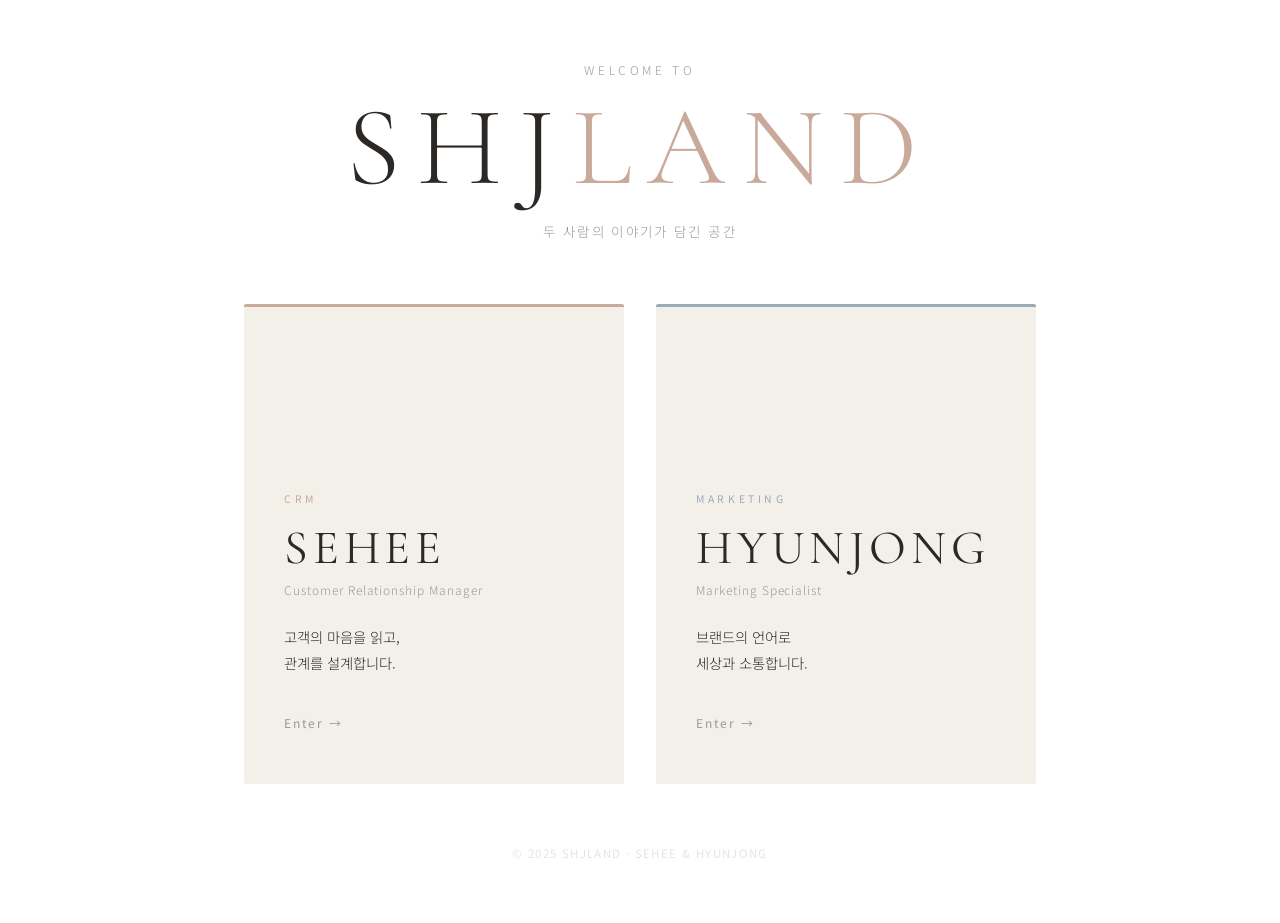
==== index.html @ 172f8a53 "Add files via upload" ====
<!DOCTYPE html>
<html lang="ko">
<head>
  <meta charset="UTF-8" />
  <meta name="viewport" content="width=device-width, initial-scale=1.0"/>
  <title>SHJLAND</title>
  <link rel="stylesheet" href="style.css" />
  <link href="https://fonts.googleapis.com/css2?family=Cormorant+Garamond:wght@300;400;500&family=Noto+Sans+KR:wght@300;400&display=swap" rel="stylesheet"/>
</head>
<body class="landing-page">

  <div class="landing-wrapper">

    <header class="landing-header">
      <p class="landing-sub">welcome to</p>
      <h1 class="landing-title">SHJ<span>LAND</span></h1>
      <p class="landing-desc">두 사람의 이야기가 담긴 공간</p>
    </header>

    <div class="card-container">

      <!-- SEHEE -->
      <a href="sehee.html" class="card" id="card-sehee">
        <div class="card-inner">
          <div class="card-tag">CRM</div>
          <h2 class="card-name">SEHEE</h2>
          <p class="card-role">Customer Relationship Manager</p>
          <p class="card-desc">고객의 마음을 읽고,<br/>관계를 설계합니다.</p>
          <span class="card-enter">Enter →</span>
        </div>
        <div class="card-bg" id="bg-sehee"></div>
      </a>

      <!-- HYUNJONG -->
      <a href="hyunjong.html" class="card" id="card-hyunjong">
        <div class="card-inner">
          <div class="card-tag">MARKETING</div>
          <h2 class="card-name">HYUNJONG</h2>
          <p class="card-role">Marketing Specialist</p>
          <p class="card-desc">브랜드의 언어로<br/>세상과 소통합니다.</p>
          <span class="card-enter">Enter →</span>
        </div>
        <div class="card-bg" id="bg-hyunjong"></div>
      </a>

    </div>

    <footer class="landing-footer">
      <p>© 2025 SHJLAND · SEHEE & HYUNJONG</p>
    </footer>

  </div>

  <script src="script.js"></script>
</body>
</html>
---- style.css ----
/* ============================
   RESET & BASE
============================ */
*, *::before, *::after { box-sizing: border-box; margin: 0; padding: 0; }

:root {
  --white: #ffffff;
  --soft: #f9f7f5;
  --cream: #f3efe9;
  --gray-light: #e8e4df;
  --gray: #9e9891;
  --dark: #2c2825;
  --accent-s: #c9a99a;   /* SEHEE — 로즈 베이지 */
  --accent-h: #9aacb8;   /* HYUNJONG — 스틸 블루 */
  --font-serif: 'Cormorant Garamond', serif;
  --font-sans: 'Noto Sans KR', sans-serif;
  --transition: 0.4s cubic-bezier(0.25, 0.46, 0.45, 0.94);
}

html { scroll-behavior: smooth; }

body {
  font-family: var(--font-sans);
  background: var(--white);
  color: var(--dark);
  line-height: 1.7;
  overflow-x: hidden;
}

a { text-decoration: none; color: inherit; }

/* ============================
   LANDING PAGE
============================ */
.landing-page {
  min-height: 100vh;
  display: flex;
  align-items: center;
  justify-content: center;
  background: var(--white);
}

.landing-wrapper {
  width: 100%;
  min-height: 100vh;
  display: flex;
  flex-direction: column;
  align-items: center;
  justify-content: center;
  padding: 60px 24px;
  gap: 60px;
}

.landing-header { text-align: center; }

.landing-sub {
  font-family: var(--font-sans);
  font-size: 0.75rem;
  font-weight: 300;
  letter-spacing: 0.3em;
  color: var(--gray);
  text-transform: uppercase;
  margin-bottom: 12px;
}

.landing-title {
  font-family: var(--font-serif);
  font-size: clamp(3.5rem, 10vw, 7rem);
  font-weight: 300;
  letter-spacing: 0.15em;
  color: var(--dark);
  line-height: 1;
}

.landing-title span { color: var(--accent-s); }

.landing-desc {
  margin-top: 16px;
  font-size: 0.85rem;
  font-weight: 300;
  color: var(--gray);
  letter-spacing: 0.1em;
}

/* CARDS */
.card-container {
  display: flex;
  gap: 32px;
  width: 100%;
  max-width: 860px;
  justify-content: center;
  flex-wrap: wrap;
}

.card {
  position: relative;
  width: 380px;
  height: 480px;
  border-radius: 2px;
  overflow: hidden;
  display: flex;
  align-items: flex-end;
  cursor: pointer;
  transition: transform var(--transition), box-shadow var(--transition);
  background: var(--cream);
}

.card:hover {
  transform: translateY(-8px);
  box-shadow: 0 24px 60px rgba(44,40,37,0.12);
}

.card-bg {
  position: absolute;
  inset: 0;
  background-size: cover;
  background-position: center;
  opacity: 0;
  transition: opacity var(--transition);
}

.card:hover .card-bg { opacity: 0.08; }

#card-sehee { border-top: 3px solid var(--accent-s); }
#card-sehee .card-bg { background-color: var(--accent-s); }

#card-hyunjong { border-top: 3px solid var(--accent-h); }
#card-hyunjong .card-bg { background-color: var(--accent-h); }

.card-inner {
  position: relative;
  z-index: 1;
  padding: 48px 40px;
  width: 100%;
}

.card-tag {
  font-size: 0.65rem;
  font-weight: 400;
  letter-spacing: 0.35em;
  text-transform: uppercase;
  color: var(--gray);
  margin-bottom: 16px;
}

#card-sehee .card-tag { color: var(--accent-s); }
#card-hyunjong .card-tag { color: var(--accent-h); }

.card-name {
  font-family: var(--font-serif);
  font-size: 3rem;
  font-weight: 400;
  letter-spacing: 0.1em;
  color: var(--dark);
  line-height: 1;
  margin-bottom: 8px;
}

.card-role {
  font-size: 0.75rem;
  font-weight: 300;
  color: var(--gray);
  letter-spacing: 0.08em;
  margin-bottom: 24px;
}

.card-desc {
  font-size: 0.9rem;
  font-weight: 300;
  color: var(--dark);
  line-height: 1.8;
  margin-bottom: 32px;
}

.card-enter {
  font-size: 0.75rem;
  font-weight: 400;
  letter-spacing: 0.15em;
  color: var(--gray);
  transition: color var(--transition), letter-spacing var(--transition);
}

.card:hover .card-enter {
  letter-spacing: 0.25em;
  color: var(--dark);
}

.landing-footer {
  font-size: 0.72rem;
  color: var(--gray-light);
  letter-spacing: 0.12em;
}

/* ============================
   NAV
============================ */
.nav {
  position: fixed;
  top: 0; left: 0; right: 0;
  z-index: 100;
  display: flex;
  align-items: center;
  justify-content: space-between;
  padding: 24px 48px;
  background: rgba(255,255,255,0.92);
  backdrop-filter: blur(12px);
  border-bottom: 1px solid transparent;
  transition: border-color 0.3s, padding 0.3s;
}

.nav.scrolled {
  border-color: var(--gray-light);
  padding: 16px 48px;
}

.nav-logo {
  font-family: var(--font-serif);
  font-size: 1.3rem;
  font-weight: 400;
  letter-spacing: 0.2em;
  color: var(--dark);
}

.nav-links {
  display: flex;
  gap: 36px;
  list-style: none;
}

.nav-links a {
  font-size: 0.75rem;
  font-weight: 300;
  letter-spacing: 0.18em;
  text-transform: uppercase;
  color: var(--gray);
  transition: color var(--transition);
}

.nav-links a:hover { color: var(--dark); }

.nav-toggle {
  display: none;
  background: none;
  border: none;
  font-size: 1.3rem;
  cursor: pointer;
  color: var(--dark);
}

/* ============================
   HERO
============================ */
.hero {
  min-height: 100vh;
  display: flex;
  align-items: center;
  justify-content: center;
  padding: 120px 48px 80px;
  position: relative;
  overflow: hidden;
}

.hero-content { text-align: center; position: relative; z-index: 1; }

.hero-sub {
  font-size: 0.72rem;
  font-weight: 300;
  letter-spacing: 0.4em;
  text-transform: uppercase;
  color: var(--gray);
  margin-bottom: 20px;
}

.hero-name {
  font-family: var(--font-serif);
  font-size: clamp(5rem, 14vw, 11rem);
  font-weight: 300;
  letter-spacing: 0.12em;
  color: var(--dark);
  line-height: 1;
  margin-bottom: 24px;
}

.hero-tagline {
  font-size: 1rem;
  font-weight: 300;
  color: var(--gray);
  letter-spacing: 0.06em;
  margin-bottom: 56px;
}

.hero-scroll {
  font-size: 0.72rem;
  font-weight: 300;
  letter-spacing: 0.2em;
  color: var(--gray-light);
  transition: color var(--transition);
}

.hero-scroll:hover { color: var(--gray); }

.hero-deco {
  position: absolute;
  width: 500px;
  height: 500px;
  border-radius: 50%;
  opacity: 0.06;
  top: 50%;
  left: 50%;
  transform: translate(-50%, -50%);
  pointer-events: none;
}

.portfolio-page:has(#hero) .hero-deco { background: var(--accent-s); }

/* ============================
   SECTIONS
============================ */
.section {
  padding: 100px 48px;
}

.bg-soft { background: var(--soft); }

.section-inner {
  max-width: 800px;
  margin: 0 auto;
}

.section-inner.center { text-align: center; }

.section-label {
  font-size: 0.68rem;
  font-weight: 400;
  letter-spacing: 0.4em;
  text-transform: uppercase;
  color: var(--gray);
  margin-bottom: 20px;
}

.section-title {
  font-family: var(--font-serif);
  font-size: clamp(2rem, 5vw, 3.2rem);
  font-weight: 300;
  color: var(--dark);
  line-height: 1.3;
  margin-bottom: 28px;
}

.section-text {
  font-size: 0.95rem;
  font-weight: 300;
  color: var(--gray);
  line-height: 2;
  margin-bottom: 48px;
}

/* ============================
   SKILLS
============================ */
.skills-grid {
  display: grid;
  grid-template-columns: repeat(2, 1fr);
  gap: 24px;
  margin-top: 48px;
}

.skill-card {
  background: var(--white);
  padding: 36px 32px;
  border: 1px solid var(--gray-light);
  transition: border-color var(--transition), transform var(--transition);
}

.skill-card:hover {
  border-color: var(--gray);
  transform: translateY(-4px);
}

.skill-icon {
  display: block;
  font-size: 1.6rem;
  margin-bottom: 16px;
}

.skill-card h3 {
  font-family: var(--font-serif);
  font-size: 1.15rem;
  font-weight: 400;
  margin-bottom: 10px;
  color: var(--dark);
  letter-spacing: 0.05em;
}

.skill-card p {
  font-size: 0.82rem;
  font-weight: 300;
  color: var(--gray);
  line-height: 1.8;
}

/* ============================
   PROJECTS
============================ */
.project-list {
  margin-top: 48px;
  display: flex;
  flex-direction: column;
  gap: 0;
}

.project-item {
  display: flex;
  align-items: flex-start;
  gap: 32px;
  padding: 40px 0;
  border-bottom: 1px solid var(--gray-light);
  transition: background var(--transition);
}

.project-item:first-child { border-top: 1px solid var(--gray-light); }

.project-num {
  font-family: var(--font-serif);
  font-size: 1.8rem;
  font-weight: 300;
  color: var(--gray-light);
  min-width: 48px;
  line-height: 1;
  padding-top: 4px;
}

.project-info h3 {
  font-family: var(--font-serif);
  font-size: 1.3rem;
  font-weight: 400;
  color: var(--dark);
  margin-bottom: 8px;
  letter-spacing: 0.03em;
}

.project-info p {
  font-size: 0.85rem;
  font-weight: 300;
  color: var(--gray);
  line-height: 1.8;
  margin-bottom: 16px;
}

.project-tags {
  display: flex;
  gap: 8px;
  flex-wrap: wrap;
}

.project-tags span {
  font-size: 0.65rem;
  font-weight: 400;
  letter-spacing: 0.15em;
  text-transform: uppercase;
  color: var(--gray);
  border: 1px solid var(--gray-light);
  padding: 4px 12px;
  border-radius: 1px;
}

/* ============================
   CONTACT
============================ */
.btn-contact {
  display: inline-block;
  margin-top: 8px;
  font-size: 0.82rem;
  font-weight: 300;
  letter-spacing: 0.15em;
  color: var(--dark);
  border: 1px solid var(--dark);
  padding: 16px 36px;
  transition: background var(--transition), color var(--transition);
}

.btn-contact:hover {
  background: var(--dark);
  color: var(--white);
}

/* ============================
   FOOTER
============================ */
.footer {
  padding: 32px 48px;
  text-align: center;
  font-size: 0.72rem;
  font-weight: 300;
  color: var(--gray-light);
  letter-spacing: 0.12em;
  border-top: 1px solid var(--gray-light);
}

.footer a {
  color: var(--gray);
  transition: color var(--transition);
}
.footer a:hover { color: var(--dark); }

/* ============================
   ANIMATIONS
============================ */
.fade-up {
  opacity: 0;
  transform: translateY(30px);
  animation: fadeUp 0.9s var(--transition) forwards;
}

.delay-1 { animation-delay: 0.15s; }
.delay-2 { animation-delay: 0.3s; }
.delay-3 { animation-delay: 0.45s; }

@keyframes fadeUp {
  to { opacity: 1; transform: translateY(0); }
}

.reveal {
  opacity: 0;
  transform: translateY(40px);
  transition: opacity 0.8s var(--transition), transform 0.8s var(--transition);
}

.reveal.visible {
  opacity: 1;
  transform: translateY(0);
}

/* ============================
   RESPONSIVE
============================ */
@media (max-width: 768px) {
  .nav { padding: 20px 24px; }
  .nav.scrolled { padding: 14px 24px; }
  .nav-links { display: none; }
  .nav-toggle { display: block; }

  .nav-links.open {
    display: flex;
    flex-direction: column;
    position: fixed;
    inset: 0;
    background: var(--white);
    align-items: center;
    justify-content: center;
    gap: 40px;
    z-index: 99;
  }

  .nav-links.open a { font-size: 1.2rem; }

  .card-container { flex-direction: column; align-items: center; }
  .card { width: 100%; max-width: 380px; height: 400px; }
  .card-inner { padding: 40px 32px; }

  .hero { padding: 100px 24px 60px; }
  .section { padding: 72px 24px; }
  .skills-grid { grid-template-columns: 1fr; }

  .project-item { flex-direction: column; gap: 12px; }
  .project-num { font-size: 1.2rem; }
}
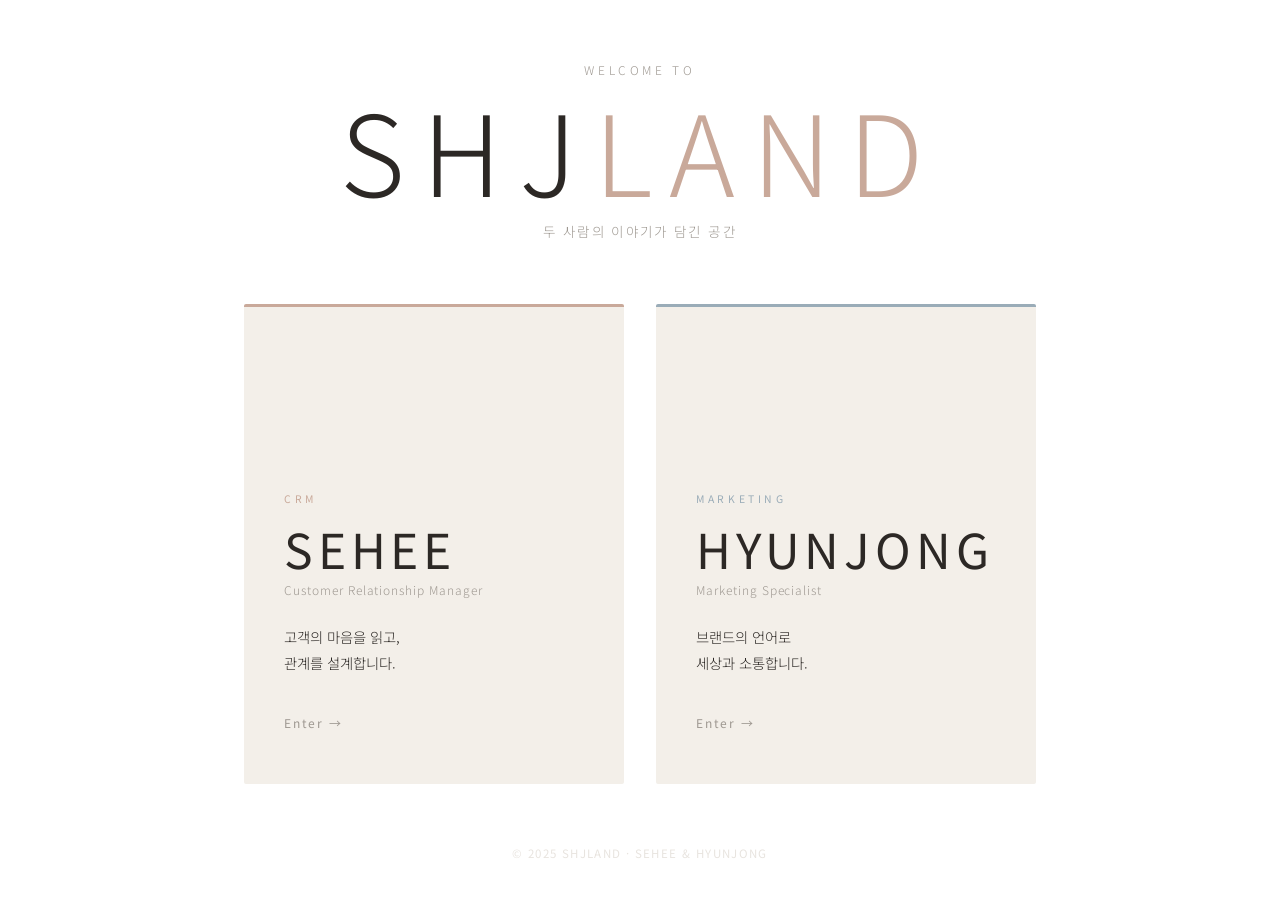
==== commit 2885f357: "Update index.html" ====
--- a/index.html
+++ b/index.html
@@ -5,7 +5,7 @@
   <meta name="viewport" content="width=device-width, initial-scale=1.0"/>
   <title>SHJLAND</title>
   <link rel="stylesheet" href="style.css" />
-  <link href="https://fonts.googleapis.com/css2?family=Cormorant+Garamond:wght@300;400;500&family=Noto+Sans+KR:wght@300;400&display=swap" rel="stylesheet"/>
+  <link href="https://fonts.googleapis.com/css2?family=Noto+Sans+KR:wght@300;400;500&display=swap" rel="stylesheet"/>
 </head>
 <body class="landing-page">
 
--- a/style.css
+++ b/style.css
@@ -12,7 +12,7 @@
   --dark: #2c2825;
   --accent-s: #c9a99a;   /* SEHEE — 로즈 베이지 */
   --accent-h: #9aacb8;   /* HYUNJONG — 스틸 블루 */
-  --font-serif: 'Cormorant Garamond', serif;
+  --font-serif: 'Noto Sans KR', sans-serif;
   --font-sans: 'Noto Sans KR', sans-serif;
   --transition: 0.4s cubic-bezier(0.25, 0.46, 0.45, 0.94);
 }
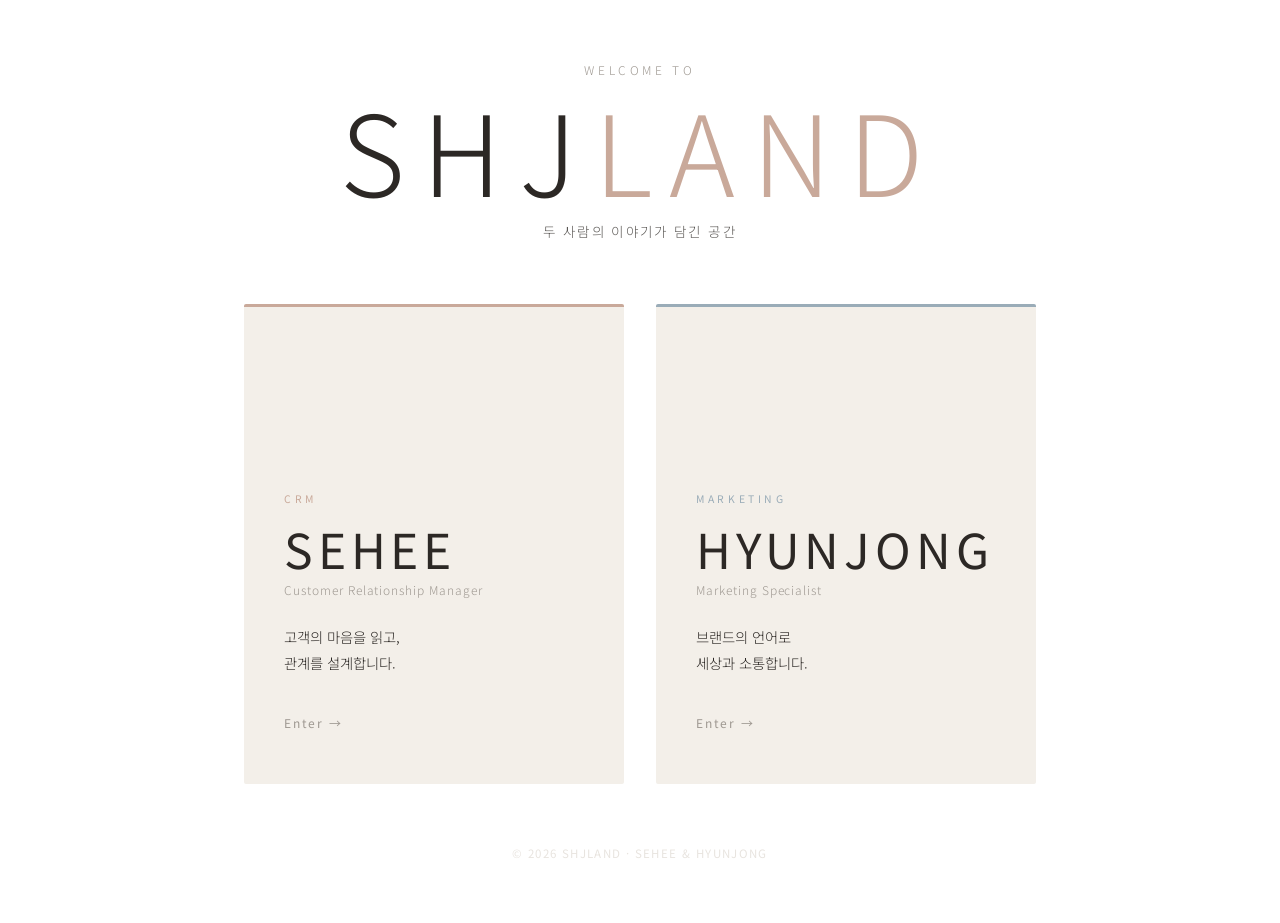
==== commit 1e2ef07c: "Update index.html" ====
--- a/index.html
+++ b/index.html
@@ -46,7 +46,7 @@
     </div>
 
     <footer class="landing-footer">
-      <p>© 2025 SHJLAND · SEHEE & HYUNJONG</p>
+      <p>© 2026 SHJLAND · SEHEE & HYUNJONG</p>
     </footer>
 
   </div>
--- a/style.css
+++ b/style.css
@@ -10,6 +10,7 @@
   --gray-light: #e8e4df;
   --gray: #9e9891;
   --dark: #2c2825;
+  --dark-gray: #5a5754;
   --accent-s: #c9a99a;   /* SEHEE — 로즈 베이지 */
   --accent-h: #9aacb8;   /* HYUNJONG — 스틸 블루 */
   --font-serif: 'Noto Sans KR', sans-serif;
@@ -78,7 +79,7 @@
   margin-top: 16px;
   font-size: 0.85rem;
   font-weight: 300;
-  color: var(--gray);
+  color: var(--dark-gray);
   letter-spacing: 0.1em;
 }
 
@@ -229,10 +230,10 @@
 
 .nav-links a {
   font-size: 0.75rem;
-  font-weight: 300;
+  font-weight: 500;
   letter-spacing: 0.18em;
   text-transform: uppercase;
-  color: var(--gray);
+  color: var(--dark-gray);
   transition: color var(--transition);
 }
 
@@ -263,7 +264,7 @@
 .hero-content { text-align: center; position: relative; z-index: 1; }
 
 .hero-sub {
-  font-size: 0.72rem;
+  font-size: 1rem;
   font-weight: 300;
   letter-spacing: 0.4em;
   text-transform: uppercase;
@@ -282,7 +283,7 @@
 }
 
 .hero-tagline {
-  font-size: 1rem;
+  font-size: 1.3rem;
   font-weight: 300;
   color: var(--gray);
   letter-spacing: 0.06em;
@@ -290,7 +291,7 @@
 }
 
 .hero-scroll {
-  font-size: 0.72rem;
+  font-size: 1rem;
   font-weight: 300;
   letter-spacing: 0.2em;
   color: var(--gray-light);
@@ -348,9 +349,9 @@
 }
 
 .section-text {
-  font-size: 0.95rem;
-  font-weight: 300;
-  color: var(--gray);
+  font-size: 1.15rem;
+  font-weight: 300;
+  color: var(--dark-gray);
   line-height: 2;
   margin-bottom: 48px;
 }
@@ -393,9 +394,9 @@
 }
 
 .skill-card p {
-  font-size: 0.82rem;
-  font-weight: 300;
-  color: var(--gray);
+  font-size: 0.85rem;
+  font-weight: 300;
+  color: var(--dark-gray);
   line-height: 1.8;
 }
 
@@ -424,7 +425,7 @@
   font-family: var(--font-serif);
   font-size: 1.8rem;
   font-weight: 300;
-  color: var(--gray-light);
+  color: var(--gray);
   min-width: 48px;
   line-height: 1;
   padding-top: 4px;
@@ -440,9 +441,9 @@
 }
 
 .project-info p {
-  font-size: 0.85rem;
-  font-weight: 300;
-  color: var(--gray);
+  font-size: 0.95rem;
+  font-weight: 300;
+  color: var(--dark-gray);
   line-height: 1.8;
   margin-bottom: 16px;
 }
